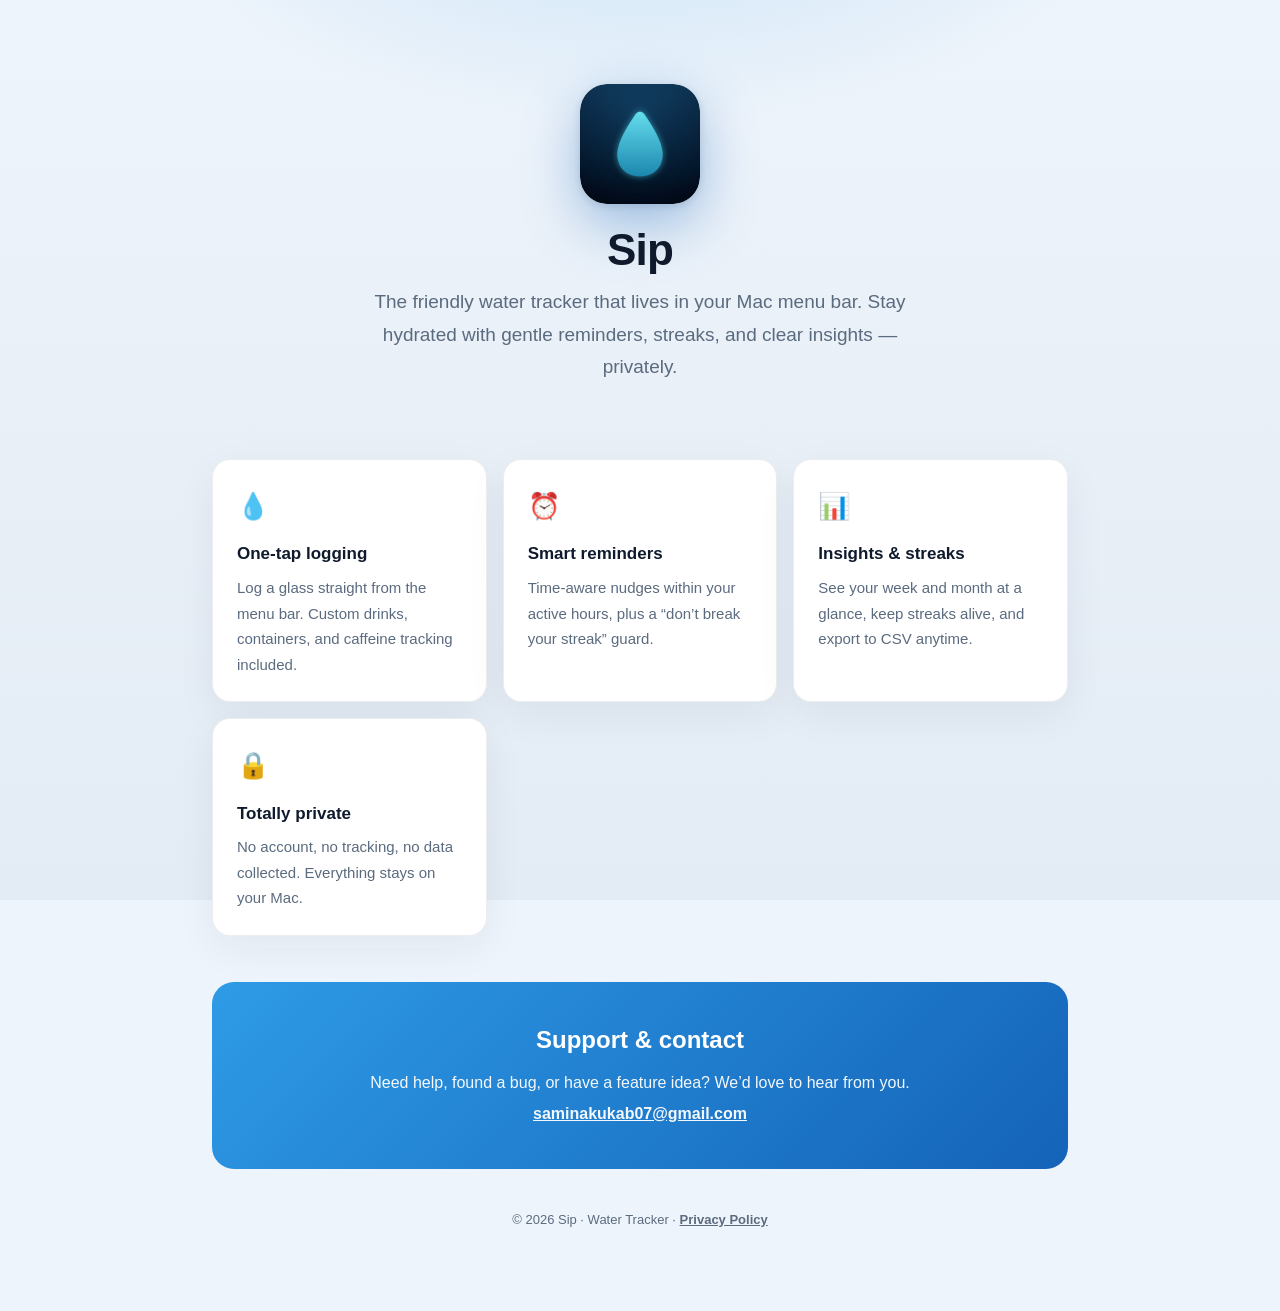
==== index.html @ 6631539f "Add Sip privacy policy and support pages" ====
<!DOCTYPE html>
<html lang="en">
<head>
<meta charset="UTF-8">
<meta name="viewport" content="width=device-width, initial-scale=1.0">
<title>Sip — The friendly water tracker for Mac</title>
<meta name="description" content="Sip is a beautiful, private water tracker that lives in your Mac menu bar. Smart reminders, streaks, and insights — no account, no tracking.">
<link rel="icon" type="image/png" href="icon.png">
<style>
  :root{
    --blue:#2E9BE6; --blue-deep:#1463B8; --ink:#0f1b2d; --muted:#5b6b7f;
    --bg:#eef4fb; --bg2:#e3ebf4; --card:#ffffff; --line:rgba(15,27,45,.08);
  }
  @media (prefers-color-scheme: dark){
    :root{ --ink:#eaf1f9; --muted:#9fb1c4; --bg:#0b1422; --bg2:#070d17; --card:#111e30; --line:rgba(255,255,255,.09); }
  }
  *{box-sizing:border-box}
  html{background:var(--bg)}
  body{margin:0; min-height:100vh; color:var(--ink); font:16px/1.7 -apple-system,BlinkMacSystemFont,"SF Pro Text","Segoe UI",Roboto,Helvetica,Arial,sans-serif;
    background:linear-gradient(180deg,var(--bg),var(--bg2)) fixed; -webkit-font-smoothing:antialiased;}
  .wrap{max-width:900px; margin:0 auto; padding:0 22px 80px}
  header.hero{text-align:center; padding:84px 22px 30px; position:relative; overflow:hidden}
  header.hero::before{content:""; position:absolute; inset:-40% 0 auto 0; height:520px;
    background:radial-gradient(60% 80% at 50% 0%, rgba(46,155,230,.22), transparent 70%); pointer-events:none}
  .icon{width:120px; height:120px; border-radius:27px; display:block; margin:0 auto 22px;
    box-shadow:0 20px 55px rgba(20,99,184,.38), 0 2px 8px rgba(0,0,0,.12)}
  h1{font-size:44px; line-height:1.1; margin:0 0 12px; letter-spacing:-.8px; font-weight:850}
  .tag{font-size:19px; color:var(--muted); max-width:560px; margin:0 auto}
  .grid{display:grid; grid-template-columns:repeat(auto-fit,minmax(230px,1fr)); gap:16px; margin:46px 0}
  .feat{background:var(--card); border:1px solid var(--line); border-radius:18px; padding:24px;
    box-shadow:0 12px 40px rgba(15,27,45,.06)}
  .feat .emoji{font-size:26px}
  .feat h3{margin:12px 0 6px; font-size:17px}
  .feat p{margin:0; color:var(--muted); font-size:15px}
  .support{background:linear-gradient(135deg,var(--blue),var(--blue-deep)); color:#fff;
    border-radius:22px; padding:38px; text-align:center; margin-top:20px}
  .support h2{margin:0 0 8px; font-size:24px}
  .support p{margin:0 0 4px; opacity:.95}
  .support a{color:#fff; font-weight:700}
  footer{text-align:center; color:var(--muted); font-size:13px; padding:40px 22px 0}
  footer a{color:var(--muted); font-weight:600}
</style>
</head>
<body>
  <header class="hero">
    <img class="icon" src="icon.png" alt="Sip app icon">
    <h1>Sip</h1>
    <p class="tag">The friendly water tracker that lives in your Mac menu bar. Stay hydrated with gentle reminders, streaks, and clear insights — privately.</p>
  </header>

  <div class="wrap">
    <div class="grid">
      <div class="feat"><div class="emoji">💧</div><h3>One-tap logging</h3><p>Log a glass straight from the menu bar. Custom drinks, containers, and caffeine tracking included.</p></div>
      <div class="feat"><div class="emoji">⏰</div><h3>Smart reminders</h3><p>Time-aware nudges within your active hours, plus a “don’t break your streak” guard.</p></div>
      <div class="feat"><div class="emoji">📊</div><h3>Insights &amp; streaks</h3><p>See your week and month at a glance, keep streaks alive, and export to CSV anytime.</p></div>
      <div class="feat"><div class="emoji">🔒</div><h3>Totally private</h3><p>No account, no tracking, no data collected. Everything stays on your Mac.</p></div>
    </div>

    <div class="support">
      <h2>Support &amp; contact</h2>
      <p>Need help, found a bug, or have a feature idea? We’d love to hear from you.</p>
      <p><a href="mailto:saminakukab07@gmail.com">saminakukab07@gmail.com</a></p>
    </div>

    <footer>
      © 2026 Sip · Water Tracker · <a href="privacy.html">Privacy Policy</a>
    </footer>
  </div>
</body>
</html>
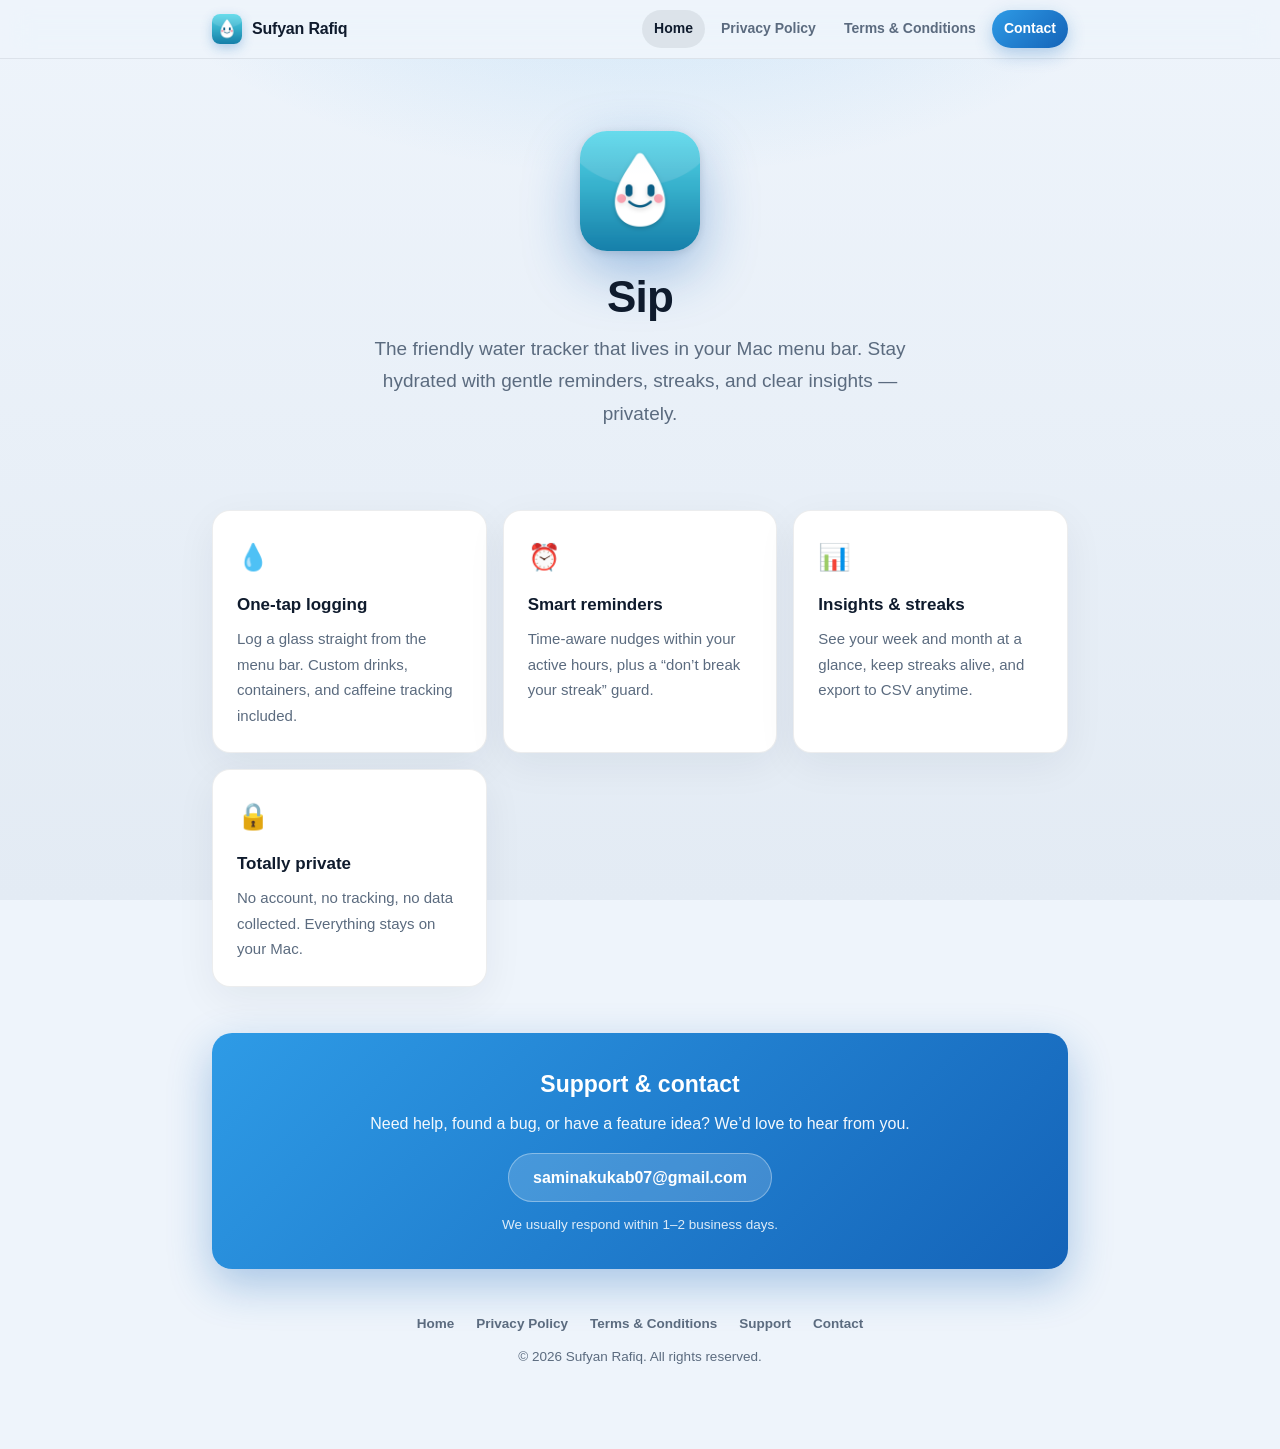
==== commit ed1f65ae: "Convert site to independent developer site: generic Privacy Policy, new Terms & Conditions, shared n" ====
--- a/index.html
+++ b/index.html
@@ -5,50 +5,37 @@
 <meta name="viewport" content="width=device-width, initial-scale=1.0">
 <title>Sip — The friendly water tracker for Mac</title>
 <meta name="description" content="Sip is a beautiful, private water tracker that lives in your Mac menu bar. Smart reminders, streaks, and insights — no account, no tracking.">
+<link rel="canonical" href="https://saminakukab07.github.io/sip/">
+<meta property="og:type" content="website">
+<meta property="og:site_name" content="Sufyan Rafiq">
+<meta property="og:title" content="Sip — The friendly water tracker for Mac">
+<meta property="og:description" content="A beautiful, private water tracker for your Mac menu bar. Smart reminders, streaks, and insights — no account, no tracking.">
+<meta property="og:url" content="https://saminakukab07.github.io/sip/">
+<meta property="og:image" content="https://saminakukab07.github.io/sip/icon.png">
+<meta name="twitter:card" content="summary">
 <link rel="icon" type="image/png" href="icon.png">
-<style>
-  :root{
-    --blue:#2E9BE6; --blue-deep:#1463B8; --ink:#0f1b2d; --muted:#5b6b7f;
-    --bg:#eef4fb; --bg2:#e3ebf4; --card:#ffffff; --line:rgba(15,27,45,.08);
-  }
-  @media (prefers-color-scheme: dark){
-    :root{ --ink:#eaf1f9; --muted:#9fb1c4; --bg:#0b1422; --bg2:#070d17; --card:#111e30; --line:rgba(255,255,255,.09); }
-  }
-  *{box-sizing:border-box}
-  html{background:var(--bg)}
-  body{margin:0; min-height:100vh; color:var(--ink); font:16px/1.7 -apple-system,BlinkMacSystemFont,"SF Pro Text","Segoe UI",Roboto,Helvetica,Arial,sans-serif;
-    background:linear-gradient(180deg,var(--bg),var(--bg2)) fixed; -webkit-font-smoothing:antialiased;}
-  .wrap{max-width:900px; margin:0 auto; padding:0 22px 80px}
-  header.hero{text-align:center; padding:84px 22px 30px; position:relative; overflow:hidden}
-  header.hero::before{content:""; position:absolute; inset:-40% 0 auto 0; height:520px;
-    background:radial-gradient(60% 80% at 50% 0%, rgba(46,155,230,.22), transparent 70%); pointer-events:none}
-  .icon{width:120px; height:120px; border-radius:27px; display:block; margin:0 auto 22px;
-    box-shadow:0 20px 55px rgba(20,99,184,.38), 0 2px 8px rgba(0,0,0,.12)}
-  h1{font-size:44px; line-height:1.1; margin:0 0 12px; letter-spacing:-.8px; font-weight:850}
-  .tag{font-size:19px; color:var(--muted); max-width:560px; margin:0 auto}
-  .grid{display:grid; grid-template-columns:repeat(auto-fit,minmax(230px,1fr)); gap:16px; margin:46px 0}
-  .feat{background:var(--card); border:1px solid var(--line); border-radius:18px; padding:24px;
-    box-shadow:0 12px 40px rgba(15,27,45,.06)}
-  .feat .emoji{font-size:26px}
-  .feat h3{margin:12px 0 6px; font-size:17px}
-  .feat p{margin:0; color:var(--muted); font-size:15px}
-  .support{background:linear-gradient(135deg,var(--blue),var(--blue-deep)); color:#fff;
-    border-radius:22px; padding:38px; text-align:center; margin-top:20px}
-  .support h2{margin:0 0 8px; font-size:24px}
-  .support p{margin:0 0 4px; opacity:.95}
-  .support a{color:#fff; font-weight:700}
-  footer{text-align:center; color:var(--muted); font-size:13px; padding:40px 22px 0}
-  footer a{color:var(--muted); font-weight:600}
-</style>
+<link rel="stylesheet" href="styles.css">
 </head>
 <body>
+  <nav class="nav" aria-label="Main">
+    <div class="nav-inner">
+      <a class="brand" href="index.html"><img src="icon.png" alt=""><span>Sufyan Rafiq</span></a>
+      <div class="nav-links">
+        <a href="index.html" aria-current="page">Home</a>
+        <a href="privacy.html">Privacy Policy</a>
+        <a href="terms.html">Terms &amp; Conditions</a>
+        <a class="cta" href="#contact">Contact</a>
+      </div>
+    </div>
+  </nav>
+
   <header class="hero">
     <img class="icon" src="icon.png" alt="Sip app icon">
     <h1>Sip</h1>
     <p class="tag">The friendly water tracker that lives in your Mac menu bar. Stay hydrated with gentle reminders, streaks, and clear insights — privately.</p>
   </header>
 
-  <div class="wrap">
+  <main class="wrap">
     <div class="grid">
       <div class="feat"><div class="emoji">💧</div><h3>One-tap logging</h3><p>Log a glass straight from the menu bar. Custom drinks, containers, and caffeine tracking included.</p></div>
       <div class="feat"><div class="emoji">⏰</div><h3>Smart reminders</h3><p>Time-aware nudges within your active hours, plus a “don’t break your streak” guard.</p></div>
@@ -56,15 +43,23 @@
       <div class="feat"><div class="emoji">🔒</div><h3>Totally private</h3><p>No account, no tracking, no data collected. Everything stays on your Mac.</p></div>
     </div>
 
-    <div class="support">
+    <div class="contact" id="contact">
       <h2>Support &amp; contact</h2>
       <p>Need help, found a bug, or have a feature idea? We’d love to hear from you.</p>
-      <p><a href="mailto:saminakukab07@gmail.com">saminakukab07@gmail.com</a></p>
+      <a class="mail" href="mailto:saminakukab07@gmail.com">saminakukab07@gmail.com</a>
+      <p class="small">We usually respond within 1–2 business days.</p>
     </div>
 
     <footer>
-      © 2026 Sip · Water Tracker · <a href="privacy.html">Privacy Policy</a>
+      <div class="foot-links">
+        <a href="index.html">Home</a>
+        <a href="privacy.html">Privacy Policy</a>
+        <a href="terms.html">Terms &amp; Conditions</a>
+        <a href="#contact">Support</a>
+        <a href="mailto:saminakukab07@gmail.com">Contact</a>
+      </div>
+      <p class="copy">© 2026 Sufyan Rafiq. All rights reserved.</p>
     </footer>
-  </div>
+  </main>
 </body>
 </html>
--- a/styles.css
+++ b/styles.css
@@ -0,0 +1,155 @@
+/* ============================================================
+   Shared stylesheet — developer site (all pages)
+   ============================================================ */
+
+:root{
+  --blue:#2E9BE6; --blue-deep:#1463B8; --ink:#0f1b2d; --muted:#5b6b7f;
+  --bg:#eef4fb; --bg2:#e3ebf4; --card:#ffffff; --line:rgba(15,27,45,.08);
+  --link:#1463B8; --nav-bg:rgba(238,244,251,.82);
+}
+@media (prefers-color-scheme: dark){
+  :root{
+    --ink:#eaf1f9; --muted:#9fb1c4; --bg:#0b1422; --bg2:#070d17;
+    --card:#111e30; --line:rgba(255,255,255,.09);
+    --link:#6cb8f0; --nav-bg:rgba(11,20,34,.82);
+  }
+}
+
+*{box-sizing:border-box}
+html{scroll-behavior:smooth; background:var(--bg)}
+body{
+  margin:0; min-height:100vh; color:var(--ink);
+  font:16px/1.7 -apple-system,BlinkMacSystemFont,"SF Pro Text","Segoe UI",Roboto,Helvetica,Arial,sans-serif;
+  background:linear-gradient(180deg,var(--bg),var(--bg2)) fixed;
+  -webkit-font-smoothing:antialiased;
+}
+a{color:var(--link); text-decoration:none; font-weight:600}
+a:hover{text-decoration:underline}
+
+.wrap{max-width:900px; margin:0 auto; padding:0 22px 80px}
+.wrap--narrow{max-width:800px}
+
+/* ============ Navigation ============ */
+.nav{
+  position:sticky; top:0; z-index:50;
+  background:var(--nav-bg);
+  -webkit-backdrop-filter:saturate(180%) blur(14px); backdrop-filter:saturate(180%) blur(14px);
+  border-bottom:1px solid var(--line);
+}
+.nav-inner{
+  max-width:900px; margin:0 auto; padding:10px 22px;
+  display:flex; align-items:center; gap:12px; flex-wrap:wrap;
+}
+.brand{display:flex; align-items:center; gap:10px; color:var(--ink); font-weight:800; letter-spacing:-.2px; font-size:16px}
+.brand:hover{text-decoration:none}
+.brand img{width:30px; height:30px; border-radius:8px; box-shadow:0 4px 12px rgba(20,99,184,.30)}
+.nav-links{margin-left:auto; display:flex; align-items:center; gap:4px; flex-wrap:wrap}
+.nav-links a{color:var(--muted); font-size:14px; font-weight:600; padding:7px 12px; border-radius:999px; white-space:nowrap}
+.nav-links a:hover{color:var(--ink); background:var(--line); text-decoration:none}
+.nav-links a[aria-current="page"]{color:var(--ink); background:var(--line)}
+.nav-links a.cta{
+  color:#fff; background:linear-gradient(135deg,var(--blue),var(--blue-deep));
+  box-shadow:0 6px 18px rgba(20,99,184,.30);
+}
+.nav-links a.cta:hover{color:#fff; background:linear-gradient(135deg,var(--blue),var(--blue-deep)); filter:brightness(1.08)}
+@media (max-width:620px){
+  .brand span{display:none}
+  .nav-links a{padding:6px 10px; font-size:13.5px}
+}
+
+/* ============ Hero ============ */
+header.hero{text-align:center; padding:72px 22px 34px; position:relative; overflow:hidden}
+header.hero::before{
+  content:""; position:absolute; inset:-40% 0 auto 0; height:500px;
+  background:radial-gradient(60% 80% at 50% 0%, rgba(46,155,230,.20), transparent 70%);
+  pointer-events:none;
+}
+.icon{
+  width:120px; height:120px; border-radius:27px; display:block; margin:0 auto 22px;
+  box-shadow:0 20px 55px rgba(20,99,184,.38), 0 2px 8px rgba(0,0,0,.12);
+}
+.icon--small{width:96px; height:96px; border-radius:22px; margin-bottom:18px}
+h1{font-size:44px; line-height:1.1; margin:0 0 12px; letter-spacing:-.8px; font-weight:850}
+.hero--legal h1{font-size:38px; margin:8px 0 10px; letter-spacing:-.5px; font-weight:800}
+.eyebrow{
+  font-size:14px; font-weight:700; letter-spacing:.5px; text-transform:uppercase;
+  background:linear-gradient(135deg,var(--blue),var(--blue-deep));
+  -webkit-background-clip:text; background-clip:text; color:transparent;
+}
+.tag{font-size:19px; color:var(--muted); max-width:560px; margin:0 auto}
+.updated{
+  display:inline-block; margin:4px 0 0; padding:5px 14px; border-radius:999px;
+  color:var(--muted); font-size:13.5px; font-weight:600;
+  background:var(--card); border:1px solid var(--line);
+}
+
+/* ============ Home: features & support ============ */
+.grid{display:grid; grid-template-columns:repeat(auto-fit,minmax(230px,1fr)); gap:16px; margin:46px 0}
+.feat{
+  background:var(--card); border:1px solid var(--line); border-radius:18px; padding:24px;
+  box-shadow:0 12px 40px rgba(15,27,45,.06);
+}
+.feat .emoji{font-size:26px}
+.feat h3{margin:12px 0 6px; font-size:17px}
+.feat p{margin:0; color:var(--muted); font-size:15px}
+
+/* ============ Legal pages ============ */
+.card{
+  background:var(--card); border:1px solid var(--line); border-radius:20px;
+  box-shadow:0 12px 40px rgba(15,27,45,.06);
+}
+.legal-card{padding:34px 34px 10px; margin-top:8px}
+
+.tldr{
+  background:linear-gradient(135deg, rgba(46,155,230,.12), rgba(20,99,184,.10));
+  border:1px solid rgba(46,155,230,.28); border-radius:16px; padding:18px 22px; margin:0 0 26px;
+  display:flex; gap:14px; align-items:flex-start;
+}
+.tldr .drop{font-size:22px; line-height:1.3}
+.tldr p{margin:0; font-weight:600}
+
+.toc{padding:22px 26px; margin:0 0 22px}
+.toc h2{margin:0 0 12px; font-size:13px; font-weight:700; text-transform:uppercase; letter-spacing:.7px; color:var(--muted)}
+.toc ol{margin:0; padding:0; list-style:none; display:grid; grid-template-columns:1fr 1fr; gap:2px 20px}
+.toc a{display:flex; align-items:baseline; gap:9px; padding:4px 6px; border-radius:8px; font-size:14.5px; font-weight:600; color:var(--ink)}
+.toc a:hover{background:var(--line); text-decoration:none}
+.toc .n{color:var(--blue); font-size:12px; font-weight:800; min-width:20px}
+@media (max-width:560px){ .toc ol{grid-template-columns:1fr} }
+
+.legal section{padding:26px 0 12px; border-top:1px solid var(--line); scroll-margin-top:86px}
+.legal section:first-of-type{border-top:0; padding-top:4px}
+.legal h2{display:flex; align-items:baseline; gap:12px; font-size:20px; letter-spacing:-.2px; margin:0 0 12px}
+.legal h2 .num{
+  flex:none; font-size:12px; font-weight:800; letter-spacing:.4px; color:var(--blue);
+  background:rgba(46,155,230,.12); border:1px solid rgba(46,155,230,.25);
+  padding:2px 9px; border-radius:999px;
+}
+.legal p{margin:0 0 14px}
+.legal ul{margin:0 0 14px; padding-left:22px}
+.legal li{margin:6px 0}
+.muted{color:var(--muted)}
+@media (max-width:520px){ .legal-card{padding:24px 20px 6px} }
+
+/* ============ Contact / support card ============ */
+.contact{
+  margin:26px 0 0; padding:32px 26px; border-radius:20px; text-align:center;
+  background:linear-gradient(135deg,var(--blue),var(--blue-deep)); color:#fff;
+  box-shadow:0 16px 44px rgba(20,99,184,.32);
+}
+.contact h2{color:#fff; margin:0 0 6px; font-size:23px}
+.contact p{margin:0 0 6px; opacity:.95}
+.contact .mail{
+  display:inline-block; margin:10px 0 4px; padding:10px 24px; border-radius:999px;
+  background:rgba(255,255,255,.16); border:1px solid rgba(255,255,255,.35);
+  color:#fff; font-weight:700;
+}
+.contact .mail:hover{background:rgba(255,255,255,.26); text-decoration:none}
+.contact .small{font-size:13.5px; opacity:.85; margin:8px 0 0}
+.contact .small a{color:#fff; text-decoration:underline}
+
+/* ============ Footer ============ */
+footer{text-align:center; color:var(--muted); font-size:13.5px; padding:44px 22px 0}
+.foot-links{display:flex; flex-wrap:wrap; justify-content:center; gap:6px 22px; margin-bottom:10px}
+.foot-links a{color:var(--muted); font-weight:600}
+.foot-links a:hover{color:var(--ink)}
+footer .copy{margin:0}
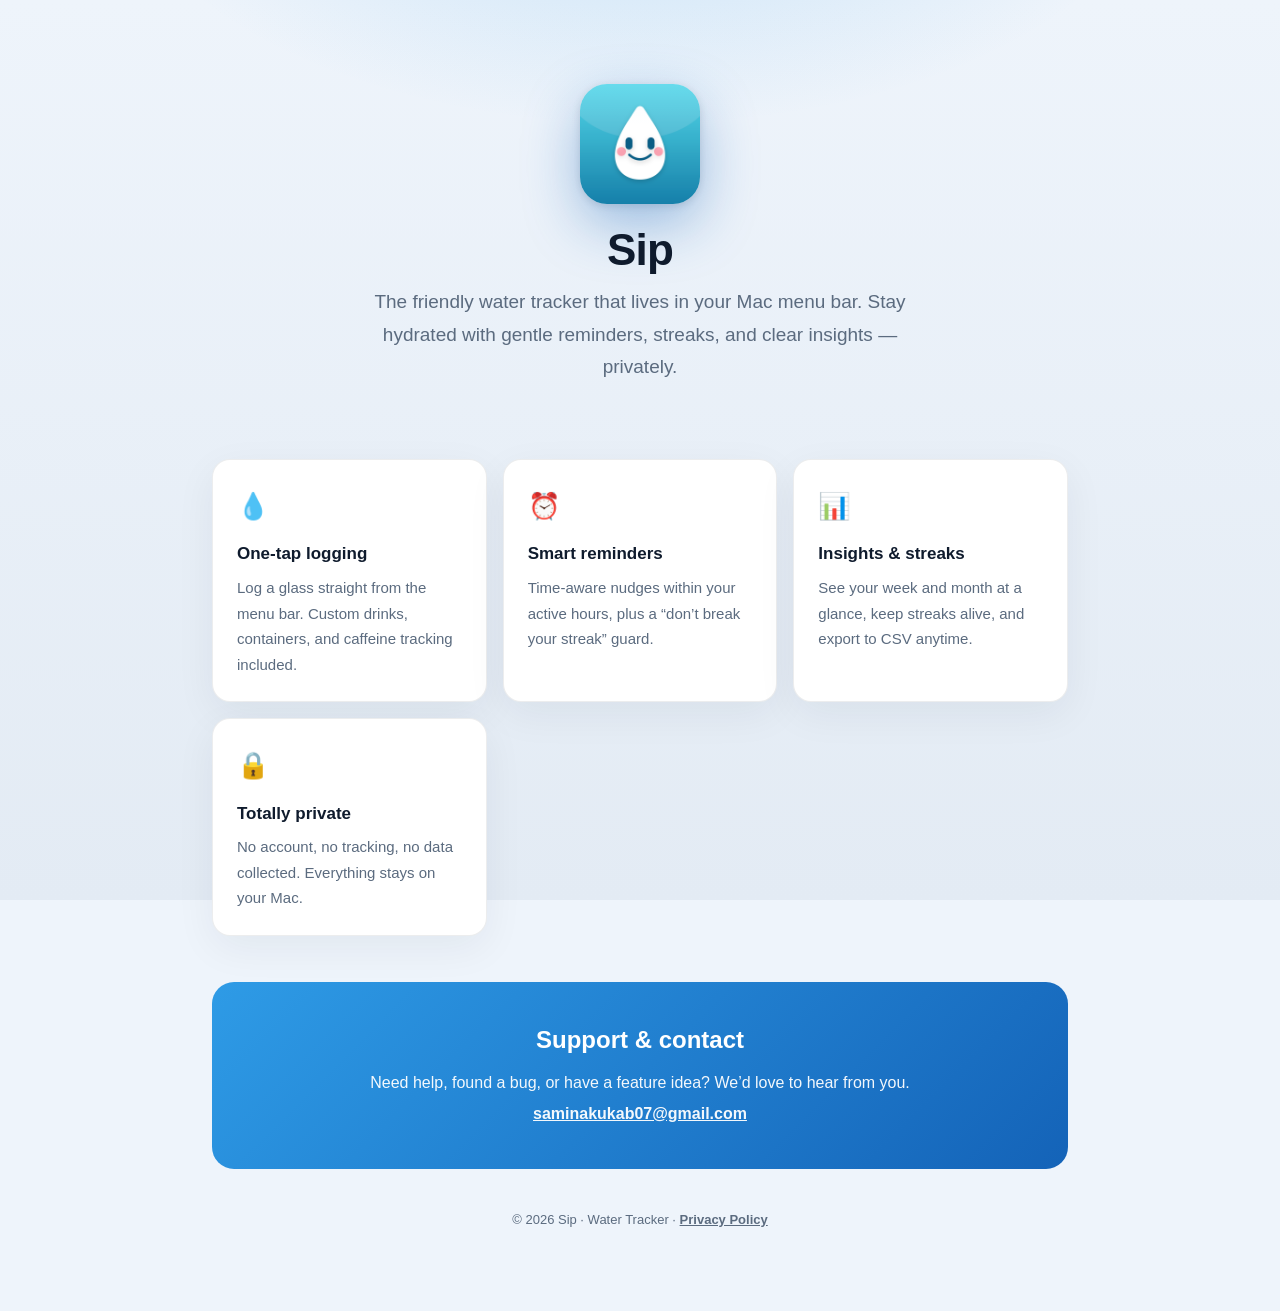
==== commit b0918400: "Revert developer site conversion — restore original Sip pages" ====
--- a/index.html
+++ b/index.html
@@ -5,37 +5,50 @@
 <meta name="viewport" content="width=device-width, initial-scale=1.0">
 <title>Sip — The friendly water tracker for Mac</title>
 <meta name="description" content="Sip is a beautiful, private water tracker that lives in your Mac menu bar. Smart reminders, streaks, and insights — no account, no tracking.">
-<link rel="canonical" href="https://saminakukab07.github.io/sip/">
-<meta property="og:type" content="website">
-<meta property="og:site_name" content="Sufyan Rafiq">
-<meta property="og:title" content="Sip — The friendly water tracker for Mac">
-<meta property="og:description" content="A beautiful, private water tracker for your Mac menu bar. Smart reminders, streaks, and insights — no account, no tracking.">
-<meta property="og:url" content="https://saminakukab07.github.io/sip/">
-<meta property="og:image" content="https://saminakukab07.github.io/sip/icon.png">
-<meta name="twitter:card" content="summary">
 <link rel="icon" type="image/png" href="icon.png">
-<link rel="stylesheet" href="styles.css">
+<style>
+  :root{
+    --blue:#2E9BE6; --blue-deep:#1463B8; --ink:#0f1b2d; --muted:#5b6b7f;
+    --bg:#eef4fb; --bg2:#e3ebf4; --card:#ffffff; --line:rgba(15,27,45,.08);
+  }
+  @media (prefers-color-scheme: dark){
+    :root{ --ink:#eaf1f9; --muted:#9fb1c4; --bg:#0b1422; --bg2:#070d17; --card:#111e30; --line:rgba(255,255,255,.09); }
+  }
+  *{box-sizing:border-box}
+  html{background:var(--bg)}
+  body{margin:0; min-height:100vh; color:var(--ink); font:16px/1.7 -apple-system,BlinkMacSystemFont,"SF Pro Text","Segoe UI",Roboto,Helvetica,Arial,sans-serif;
+    background:linear-gradient(180deg,var(--bg),var(--bg2)) fixed; -webkit-font-smoothing:antialiased;}
+  .wrap{max-width:900px; margin:0 auto; padding:0 22px 80px}
+  header.hero{text-align:center; padding:84px 22px 30px; position:relative; overflow:hidden}
+  header.hero::before{content:""; position:absolute; inset:-40% 0 auto 0; height:520px;
+    background:radial-gradient(60% 80% at 50% 0%, rgba(46,155,230,.22), transparent 70%); pointer-events:none}
+  .icon{width:120px; height:120px; border-radius:27px; display:block; margin:0 auto 22px;
+    box-shadow:0 20px 55px rgba(20,99,184,.38), 0 2px 8px rgba(0,0,0,.12)}
+  h1{font-size:44px; line-height:1.1; margin:0 0 12px; letter-spacing:-.8px; font-weight:850}
+  .tag{font-size:19px; color:var(--muted); max-width:560px; margin:0 auto}
+  .grid{display:grid; grid-template-columns:repeat(auto-fit,minmax(230px,1fr)); gap:16px; margin:46px 0}
+  .feat{background:var(--card); border:1px solid var(--line); border-radius:18px; padding:24px;
+    box-shadow:0 12px 40px rgba(15,27,45,.06)}
+  .feat .emoji{font-size:26px}
+  .feat h3{margin:12px 0 6px; font-size:17px}
+  .feat p{margin:0; color:var(--muted); font-size:15px}
+  .support{background:linear-gradient(135deg,var(--blue),var(--blue-deep)); color:#fff;
+    border-radius:22px; padding:38px; text-align:center; margin-top:20px}
+  .support h2{margin:0 0 8px; font-size:24px}
+  .support p{margin:0 0 4px; opacity:.95}
+  .support a{color:#fff; font-weight:700}
+  footer{text-align:center; color:var(--muted); font-size:13px; padding:40px 22px 0}
+  footer a{color:var(--muted); font-weight:600}
+</style>
 </head>
 <body>
-  <nav class="nav" aria-label="Main">
-    <div class="nav-inner">
-      <a class="brand" href="index.html"><img src="icon.png" alt=""><span>Sufyan Rafiq</span></a>
-      <div class="nav-links">
-        <a href="index.html" aria-current="page">Home</a>
-        <a href="privacy.html">Privacy Policy</a>
-        <a href="terms.html">Terms &amp; Conditions</a>
-        <a class="cta" href="#contact">Contact</a>
-      </div>
-    </div>
-  </nav>
-
   <header class="hero">
     <img class="icon" src="icon.png" alt="Sip app icon">
     <h1>Sip</h1>
     <p class="tag">The friendly water tracker that lives in your Mac menu bar. Stay hydrated with gentle reminders, streaks, and clear insights — privately.</p>
   </header>
 
-  <main class="wrap">
+  <div class="wrap">
     <div class="grid">
       <div class="feat"><div class="emoji">💧</div><h3>One-tap logging</h3><p>Log a glass straight from the menu bar. Custom drinks, containers, and caffeine tracking included.</p></div>
       <div class="feat"><div class="emoji">⏰</div><h3>Smart reminders</h3><p>Time-aware nudges within your active hours, plus a “don’t break your streak” guard.</p></div>
@@ -43,23 +56,15 @@
       <div class="feat"><div class="emoji">🔒</div><h3>Totally private</h3><p>No account, no tracking, no data collected. Everything stays on your Mac.</p></div>
     </div>
 
-    <div class="contact" id="contact">
+    <div class="support">
       <h2>Support &amp; contact</h2>
       <p>Need help, found a bug, or have a feature idea? We’d love to hear from you.</p>
-      <a class="mail" href="mailto:saminakukab07@gmail.com">saminakukab07@gmail.com</a>
-      <p class="small">We usually respond within 1–2 business days.</p>
+      <p><a href="mailto:saminakukab07@gmail.com">saminakukab07@gmail.com</a></p>
     </div>
 
     <footer>
-      <div class="foot-links">
-        <a href="index.html">Home</a>
-        <a href="privacy.html">Privacy Policy</a>
-        <a href="terms.html">Terms &amp; Conditions</a>
-        <a href="#contact">Support</a>
-        <a href="mailto:saminakukab07@gmail.com">Contact</a>
-      </div>
-      <p class="copy">© 2026 Sufyan Rafiq. All rights reserved.</p>
+      © 2026 Sip · Water Tracker · <a href="privacy.html">Privacy Policy</a>
     </footer>
-  </main>
+  </div>
 </body>
 </html>
